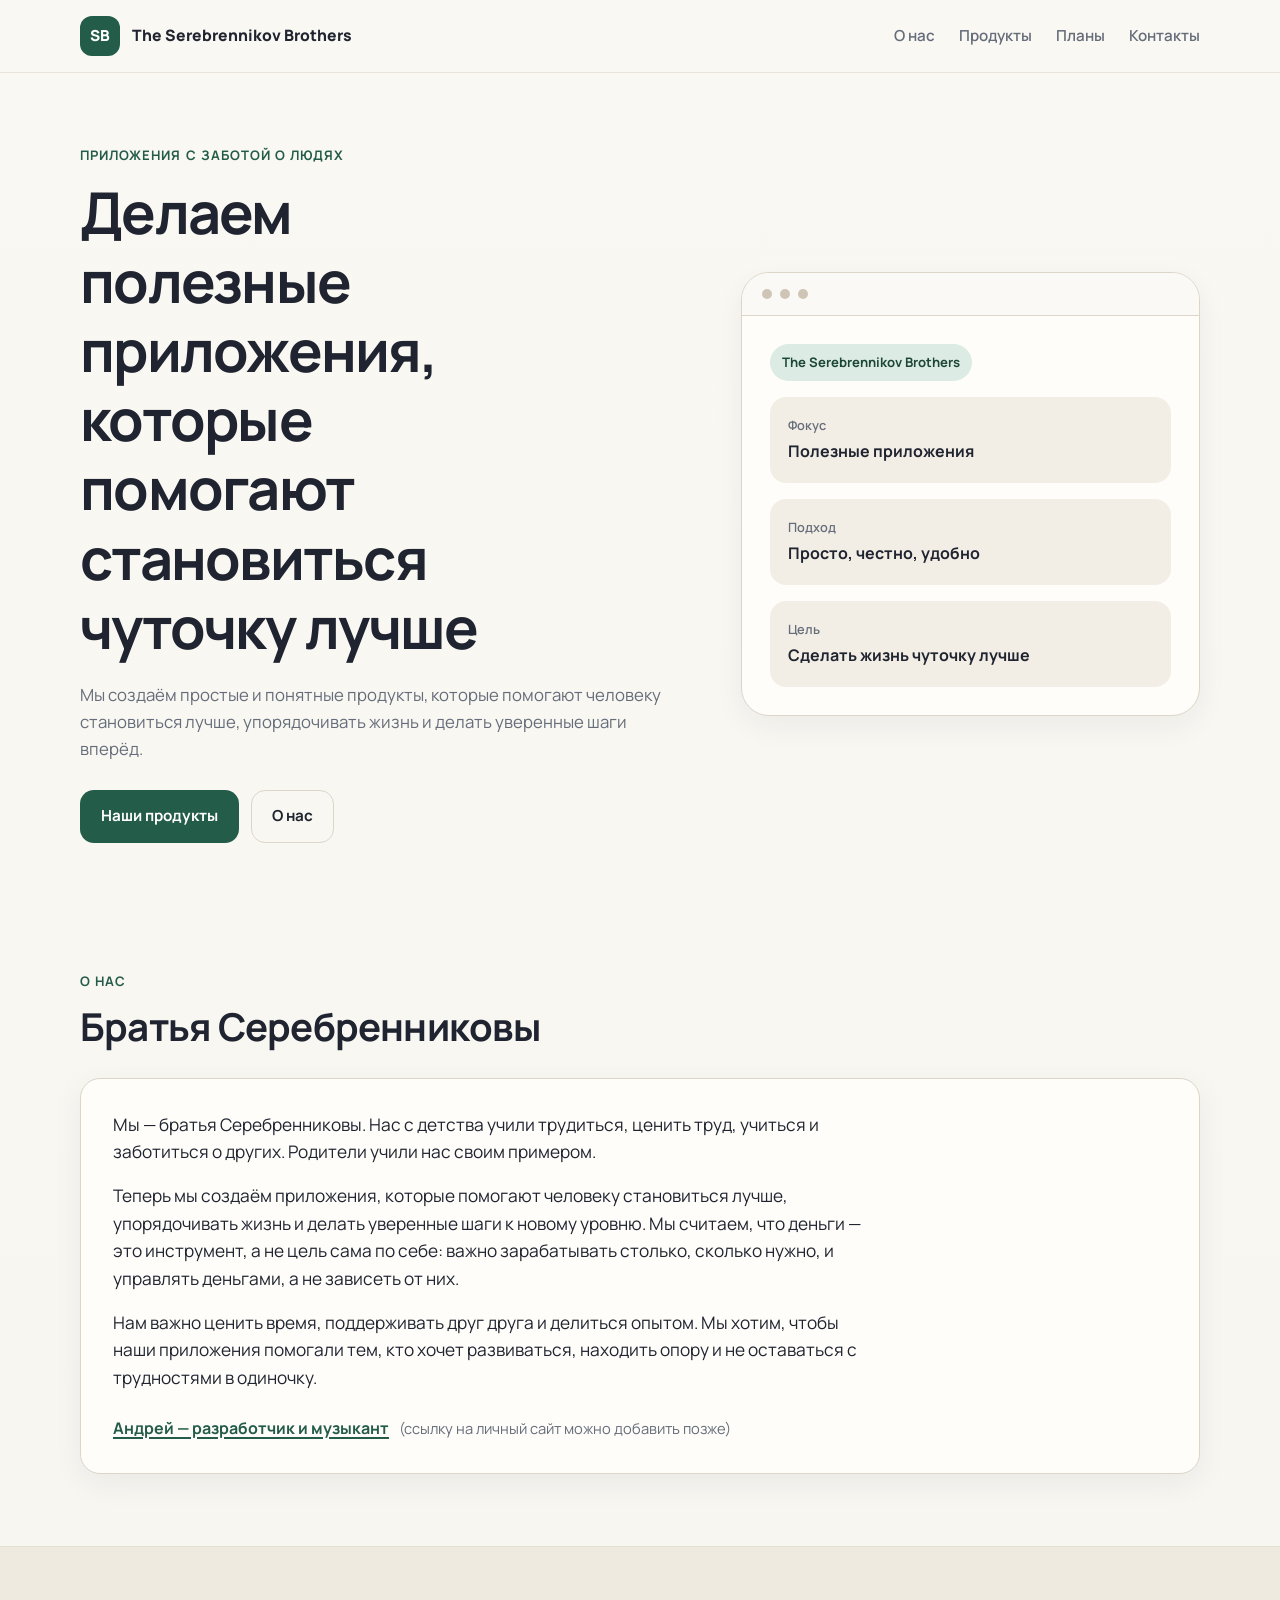
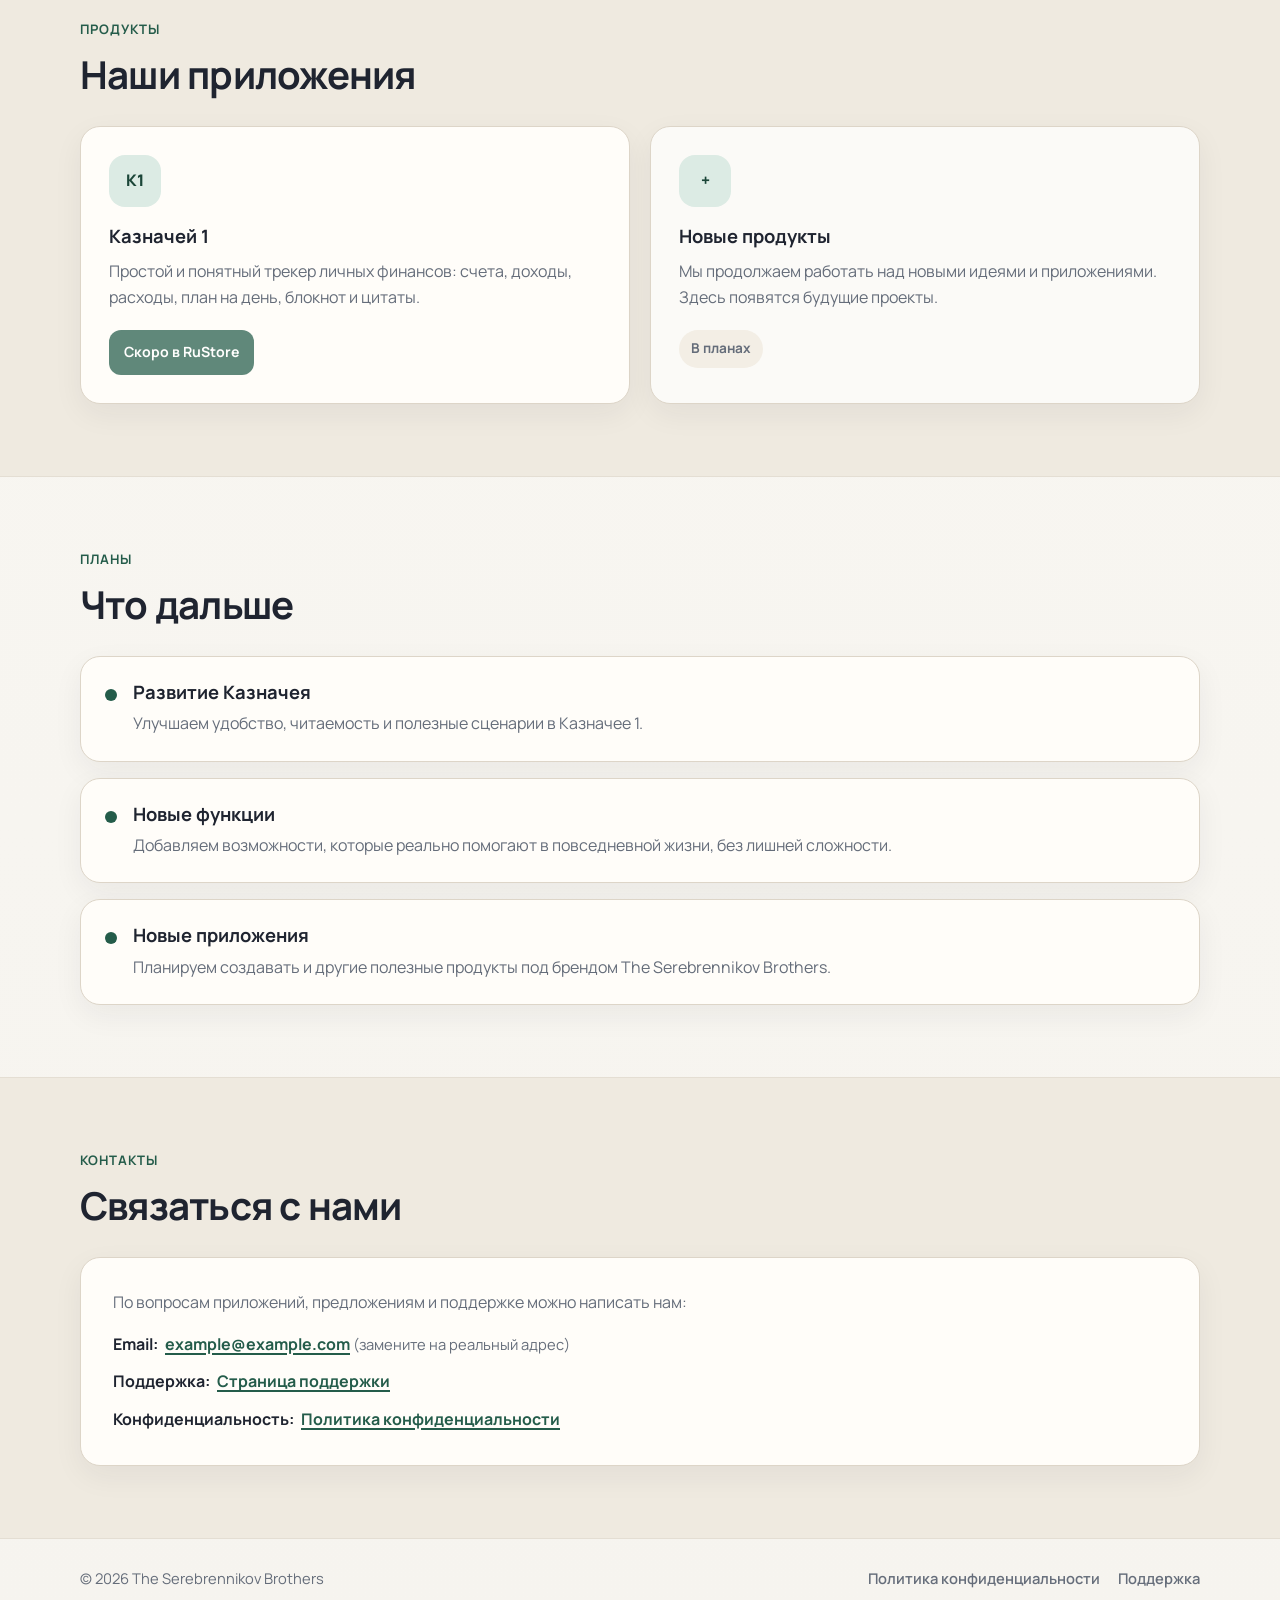
==== index.html @ 59914c5b "Initial Serebrennikov Brothers website" ====
<!DOCTYPE html>
<html lang="ru">
<head>
  <meta charset="UTF-8">
  <meta name="viewport" content="width=device-width, initial-scale=1.0">
  <title>The Serebrennikov Brothers</title>
  <meta name="description" content="Братья Серебренниковы — создаём приложения, которые помогают становиться чуточку лучше.">
  <link rel="preconnect" href="https://fonts.googleapis.com">
  <link rel="preconnect" href="https://fonts.gstatic.com" crossorigin>
  <link href="https://fonts.googleapis.com/css2?family=Manrope:wght@400;500;600;700;800&display=swap" rel="stylesheet">
  <link rel="stylesheet" href="assets/css/style.css">
</head>
<body>
  <header class="site-header">
    <div class="container nav">
      <a class="brand" href="#top" aria-label="The Serebrennikov Brothers">
        <span class="brand-mark">SB</span>
        <span class="brand-name">The Serebrennikov Brothers</span>
      </a>
      <button class="menu-btn" id="menuBtn" aria-label="Открыть меню" aria-expanded="false" aria-controls="siteNav">
        <span></span><span></span><span></span>
      </button>
      <nav class="site-nav" id="siteNav">
        <a href="#about">О нас</a>
        <a href="#products">Продукты</a>
        <a href="#plans">Планы</a>
        <a href="#contacts">Контакты</a>
      </nav>
    </div>
  </header>

  <main id="top">
    <section class="hero">
      <div class="container hero-grid">
        <div>
          <p class="eyebrow">Приложения с заботой о людях</p>
          <h1>Делаем полезные приложения,<br>которые помогают становиться чуточку лучше</h1>
          <p class="hero-text">Мы создаём простые и понятные продукты, которые помогают человеку становиться лучше, упорядочивать жизнь и делать уверенные шаги вперёд.</p>
          <div class="hero-actions">
            <a class="btn btn-primary" href="#products">Наши продукты</a>
            <a class="btn btn-ghost" href="#about">О нас</a>
          </div>
        </div>
        <div class="hero-card" aria-hidden="true">
          <div class="hero-card-top">
            <span class="dot"></span><span class="dot"></span><span class="dot"></span>
          </div>
          <div class="hero-card-body">
            <div class="mini-badge">The Serebrennikov Brothers</div>
            <div class="mini-stat">
              <span class="mini-stat-label">Фокус</span>
              <strong>Полезные приложения</strong>
            </div>
            <div class="mini-stat">
              <span class="mini-stat-label">Подход</span>
              <strong>Просто, честно, удобно</strong>
            </div>
            <div class="mini-stat">
              <span class="mini-stat-label">Цель</span>
              <strong>Сделать жизнь чуточку лучше</strong>
            </div>
          </div>
        </div>
      </div>
    </section>

    <section class="section" id="about">
      <div class="container">
        <div class="section-head">
          <p class="eyebrow">О нас</p>
          <h2>Братья Серебренниковы</h2>
        </div>
        <div class="about-card">
          <div class="about-text">
            <p>Мы — братья Серебренниковы. Нас с детства учили трудиться, ценить труд, учиться и заботиться о других. Родители учили нас своим примером.</p>
            <p>Теперь мы создаём приложения, которые помогают человеку становиться лучше, упорядочивать жизнь и делать уверенные шаги к новому уровню. Мы считаем, что деньги — это инструмент, а не цель сама по себе: важно зарабатывать столько, сколько нужно, и управлять деньгами, а не зависеть от них.</p>
            <p>Нам важно ценить время, поддерживать друг друга и делиться опытом. Мы хотим, чтобы наши приложения помогали тем, кто хочет развиваться, находить опору и не оставаться с трудностями в одиночку.</p>
          </div>
          <p class="about-link-row">
            <a class="text-link" href="#" id="andreySiteLink" title="Добавьте ссылку на личный сайт Андрея">Андрей — разработчик и музыкант</a>
            <span class="muted">(ссылку на личный сайт можно добавить позже)</span>
          </p>
        </div>
      </div>
    </section>

    <section class="section section-alt" id="products">
      <div class="container">
        <div class="section-head">
          <p class="eyebrow">Продукты</p>
          <h2>Наши приложения</h2>
        </div>
        <div class="cards">
          <article class="card">
            <div class="card-icon">К1</div>
            <h3>Казначей 1</h3>
            <p>Простой и понятный трекер личных финансов: счета, доходы, расходы, план на день, блокнот и цитаты.</p>
            <div class="card-actions">
              <a class="btn btn-small btn-primary" href="#" aria-disabled="true">Скоро в RuStore</a>
            </div>
          </article>
          <article class="card card-muted">
            <div class="card-icon">+</div>
            <h3>Новые продукты</h3>
            <p>Мы продолжаем работать над новыми идеями и приложениями. Здесь появятся будущие проекты.</p>
            <div class="card-actions">
              <span class="pill">В планах</span>
            </div>
          </article>
        </div>
      </div>
    </section>

    <section class="section" id="plans">
      <div class="container">
        <div class="section-head">
          <p class="eyebrow">Планы</p>
          <h2>Что дальше</h2>
        </div>
        <div class="plans">
          <div class="plan-item"><span class="plan-dot"></span><div><h3>Развитие Казначея</h3><p>Улучшаем удобство, читаемость и полезные сценарии в Казначее 1.</p></div></div>
          <div class="plan-item"><span class="plan-dot"></span><div><h3>Новые функции</h3><p>Добавляем возможности, которые реально помогают в повседневной жизни, без лишней сложности.</p></div></div>
          <div class="plan-item"><span class="plan-dot"></span><div><h3>Новые приложения</h3><p>Планируем создавать и другие полезные продукты под брендом The Serebrennikov Brothers.</p></div></div>
        </div>
      </div>
    </section>

    <section class="section section-alt" id="contacts">
      <div class="container">
        <div class="section-head">
          <p class="eyebrow">Контакты</p>
          <h2>Связаться с нами</h2>
        </div>
        <div class="contact-card">
          <p>По вопросам приложений, предложениям и поддержке можно написать нам:</p>
          <ul class="contact-list">
            <li><span class="contact-label">Email:</span> <a class="text-link" href="mailto:example@example.com">example@example.com</a> <span class="muted">(замените на реальный адрес)</span></li>
            <li><span class="contact-label">Поддержка:</span> <a class="text-link" href="support.html">Страница поддержки</a></li>
            <li><span class="contact-label">Конфиденциальность:</span> <a class="text-link" href="privacy.html">Политика конфиденциальности</a></li>
          </ul>
        </div>
      </div>
    </section>
  </main>

  <footer class="site-footer">
    <div class="container footer-inner">
      <div>© <span id="year"></span> The Serebrennikov Brothers</div>
      <div class="footer-links">
        <a href="privacy.html">Политика конфиденциальности</a>
        <a href="support.html">Поддержка</a>
      </div>
    </div>
  </footer>

  <script src="assets/js/main.js"></script>
</body>
</html>
---- assets/css/style.css ----
:root {
  --bg: #f6f4ef;
  --bg-alt: #efeae0;
  --surface: #fffdf9;
  --surface-2: #f3eee5;
  --text: #1f2430;
  --muted: #656d7a;
  --line: #ddd5c8;
  --accent: #245c4a;
  --accent-dark: #1b4638;
  --accent-soft: #dcebe4;
  --shadow: 0 10px 30px rgba(31, 36, 48, 0.06);
  --radius: 20px;
  --container: 1120px;
}

*, *::before, *::after { box-sizing: border-box; }
html { scroll-behavior: smooth; }
body {
  margin: 0;
  font-family: "Manrope", system-ui, -apple-system, sans-serif;
  color: var(--text);
  background: linear-gradient(180deg, #faf8f3 0%, var(--bg) 100%);
  line-height: 1.6;
}
img { max-width: 100%; display: block; }
a { color: inherit; }
.container { width: min(calc(100% - 32px), var(--container)); margin-inline: auto; }

.site-header {
  position: sticky; top: 0; z-index: 20;
  backdrop-filter: blur(14px);
  background: rgba(250, 248, 243, 0.88);
  border-bottom: 1px solid rgba(221, 213, 200, 0.6);
}
.nav { display: flex; align-items: center; justify-content: space-between; gap: 16px; min-height: 72px; }
.brand { display: inline-flex; align-items: center; gap: 12px; text-decoration: none; font-weight: 800; }
.brand-mark {
  width: 40px; height: 40px; border-radius: 12px; display: grid; place-items: center;
  background: var(--accent); color: #fff; font-size: 0.95rem; letter-spacing: 0.03em;
}
.brand-name { font-size: 0.98rem; }
.site-nav { display: flex; align-items: center; gap: 24px; }
.site-nav a { text-decoration: none; color: var(--muted); font-weight: 600; font-size: 0.95rem; }
.site-nav a:hover, .text-link:hover { color: var(--accent); }
.menu-btn {
  display: none; width: 44px; height: 44px; border: 1px solid var(--line); background: var(--surface);
  border-radius: 12px; padding: 10px; cursor: pointer; flex-direction: column; justify-content: center; gap: 5px;
}
.menu-btn span { display: block; height: 2px; background: var(--text); border-radius: 2px; }

.hero { padding: 72px 0 56px; }
.hero-grid { display: grid; grid-template-columns: 1.15fr 0.85fr; gap: 40px; align-items: center; }
.eyebrow {
  margin: 0 0 12px; color: var(--accent); font-weight: 700; font-size: 0.82rem;
  letter-spacing: 0.08em; text-transform: uppercase;
}
h1, h2, h3 { line-height: 1.2; margin: 0; }
h1 { font-size: clamp(2rem, 5vw, 3.6rem); letter-spacing: -0.03em; max-width: 12ch; }
h2 { font-size: clamp(1.7rem, 3vw, 2.5rem); letter-spacing: -0.02em; }
h3 { font-size: 1.15rem; }
.hero-text { max-width: 60ch; color: var(--muted); font-size: 1.05rem; margin: 20px 0 0; }
.hero-actions { display: flex; gap: 12px; margin-top: 28px; flex-wrap: wrap; }
.btn {
  display: inline-flex; align-items: center; justify-content: center; gap: 8px;
  padding: 13px 20px; border-radius: 14px; text-decoration: none; font-weight: 700; font-size: 0.95rem;
  border: 1px solid transparent; transition: 0.2s ease; cursor: pointer;
}
.btn:hover { transform: translateY(-1px); }
.btn-primary { background: var(--accent); color: #fff; }
.btn-primary:hover { background: var(--accent-dark); }
.btn-ghost { background: transparent; color: var(--text); border-color: var(--line); }
.btn-ghost:hover { background: var(--surface); }
.btn-small { padding: 10px 14px; font-size: 0.88rem; border-radius: 12px; }
.btn[aria-disabled="true"] { opacity: 0.72; pointer-events: none; }

.hero-card {
  background: var(--surface); border: 1px solid var(--line); border-radius: 28px;
  box-shadow: var(--shadow); overflow: hidden;
}
.hero-card-top { padding: 16px 20px; border-bottom: 1px solid var(--line); display: flex; gap: 8px; background: #fbf9f5; }
.dot { width: 10px; height: 10px; border-radius: 50%; background: #cfc5b6; }
.hero-card-body { padding: 28px; display: grid; gap: 16px; }
.mini-badge {
  display: inline-flex; width: fit-content; padding: 8px 12px; border-radius: 999px;
  background: var(--accent-soft); color: var(--accent-dark); font-weight: 700; font-size: 0.82rem;
}
.mini-stat { padding: 18px; border-radius: 16px; background: var(--surface-2); }
.mini-stat-label { display: block; font-size: 0.8rem; color: var(--muted); margin-bottom: 4px; font-weight: 600; }
.mini-stat strong { font-size: 1rem; }

.section { padding: 72px 0; }
.section-alt { background: var(--bg-alt); border-top: 1px solid rgba(221,213,200,0.55); border-bottom: 1px solid rgba(221,213,200,0.55); }
.section-head { margin-bottom: 28px; }
.about-card, .contact-card, .card, .plan-item {
  background: var(--surface); border: 1px solid var(--line); border-radius: var(--radius); box-shadow: var(--shadow);
}
.about-card { padding: 32px; }
.about-text { font-size: 1.08rem; max-width: 68ch; display: grid; gap: 16px; }
.about-text p { margin: 0; }
.about-link-row { margin: 24px 0 0; color: var(--muted); display: flex; gap: 10px; flex-wrap: wrap; align-items: baseline; }
.text-link { color: var(--accent); font-weight: 700; text-decoration-thickness: 1.5px; text-underline-offset: 3px; }
.muted { color: var(--muted); font-size: 0.92rem; }

.cards { display: grid; grid-template-columns: repeat(auto-fit, minmax(280px, 1fr)); gap: 20px; }
.card { padding: 28px; }
.card-muted { background: #fbfaf7; }
.card-icon {
  width: 52px; height: 52px; border-radius: 16px; display: grid; place-items: center;
  background: var(--accent-soft); color: var(--accent-dark); font-weight: 800; margin-bottom: 18px;
}
.card p { color: var(--muted); margin: 12px 0 0; }
.card-actions { margin-top: 20px; }
.pill {
  display: inline-flex; padding: 8px 12px; border-radius: 999px; background: var(--surface-2);
  color: var(--muted); font-size: 0.85rem; font-weight: 700;
}

.plans { display: grid; gap: 16px; }
.plan-item { padding: 24px; display: flex; gap: 16px; align-items: flex-start; }
.plan-dot { width: 12px; height: 12px; border-radius: 50%; background: var(--accent); margin-top: 8px; flex: 0 0 auto; }
.plan-item p { margin: 8px 0 0; color: var(--muted); }

.contact-card { padding: 32px; }
.contact-card p { margin: 0 0 16px; color: var(--muted); }
.contact-list { list-style: none; padding: 0; margin: 0; display: grid; gap: 12px; }
.contact-label { font-weight: 700; color: var(--text); margin-right: 4px; }

.site-footer { padding: 28px 0 40px; color: var(--muted); font-size: 0.92rem; }
.footer-inner { display: flex; justify-content: space-between; gap: 16px; align-items: center; flex-wrap: wrap; }
.footer-links { display: flex; gap: 18px; flex-wrap: wrap; }
.footer-links a { color: var(--muted); text-decoration: none; font-weight: 600; }
.footer-links a:hover { color: var(--accent); }

.page-hero { padding: 64px 0 32px; }
.page-card { background: var(--surface); border: 1px solid var(--line); border-radius: var(--radius); box-shadow: var(--shadow); padding: 32px; }
.page-card p, .page-card li { color: var(--muted); }
.page-card h2 { font-size: 1.35rem; margin-top: 28px; margin-bottom: 10px; }
.page-card ul { padding-left: 20px; }

@media (max-width: 900px) {
  .hero-grid, .cards { grid-template-columns: 1fr; }
  h1 { max-width: 14ch; }
}
@media (max-width: 720px) {
  .menu-btn { display: inline-flex; }
  .site-nav {
    display: none; position: absolute; top: calc(100% + 8px); left: 16px; right: 16px;
    flex-direction: column; align-items: stretch; gap: 0; padding: 8px;
    background: var(--surface); border: 1px solid var(--line); border-radius: 16px; box-shadow: var(--shadow);
  }
  .site-nav.open { display: flex; }
  .site-nav a { padding: 12px; border-radius: 10px; }
  .site-nav a:hover { background: var(--surface-2); }
  .hero { padding-top: 56px; }
  .section { padding: 56px 0; }
  .about-card, .contact-card, .page-card { padding: 24px; }
  .about-text { font-size: 1.05rem; }
}
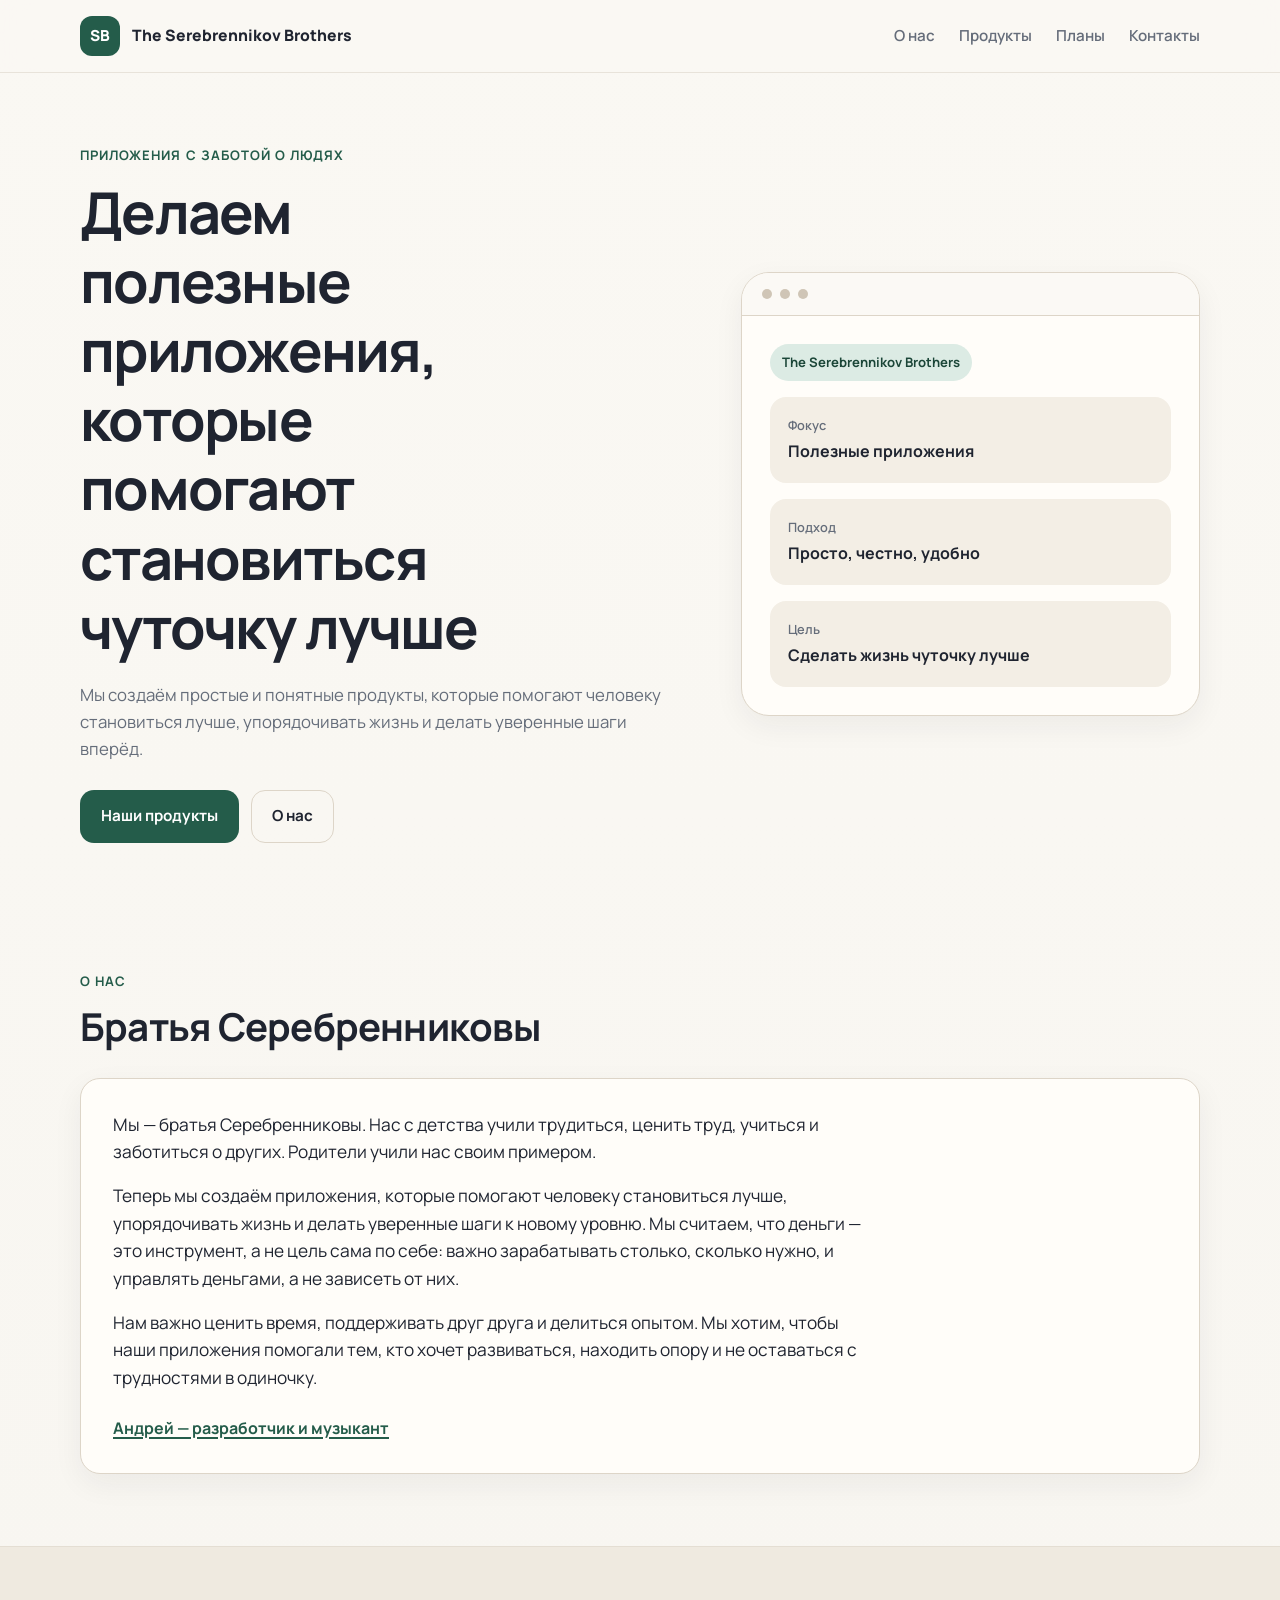
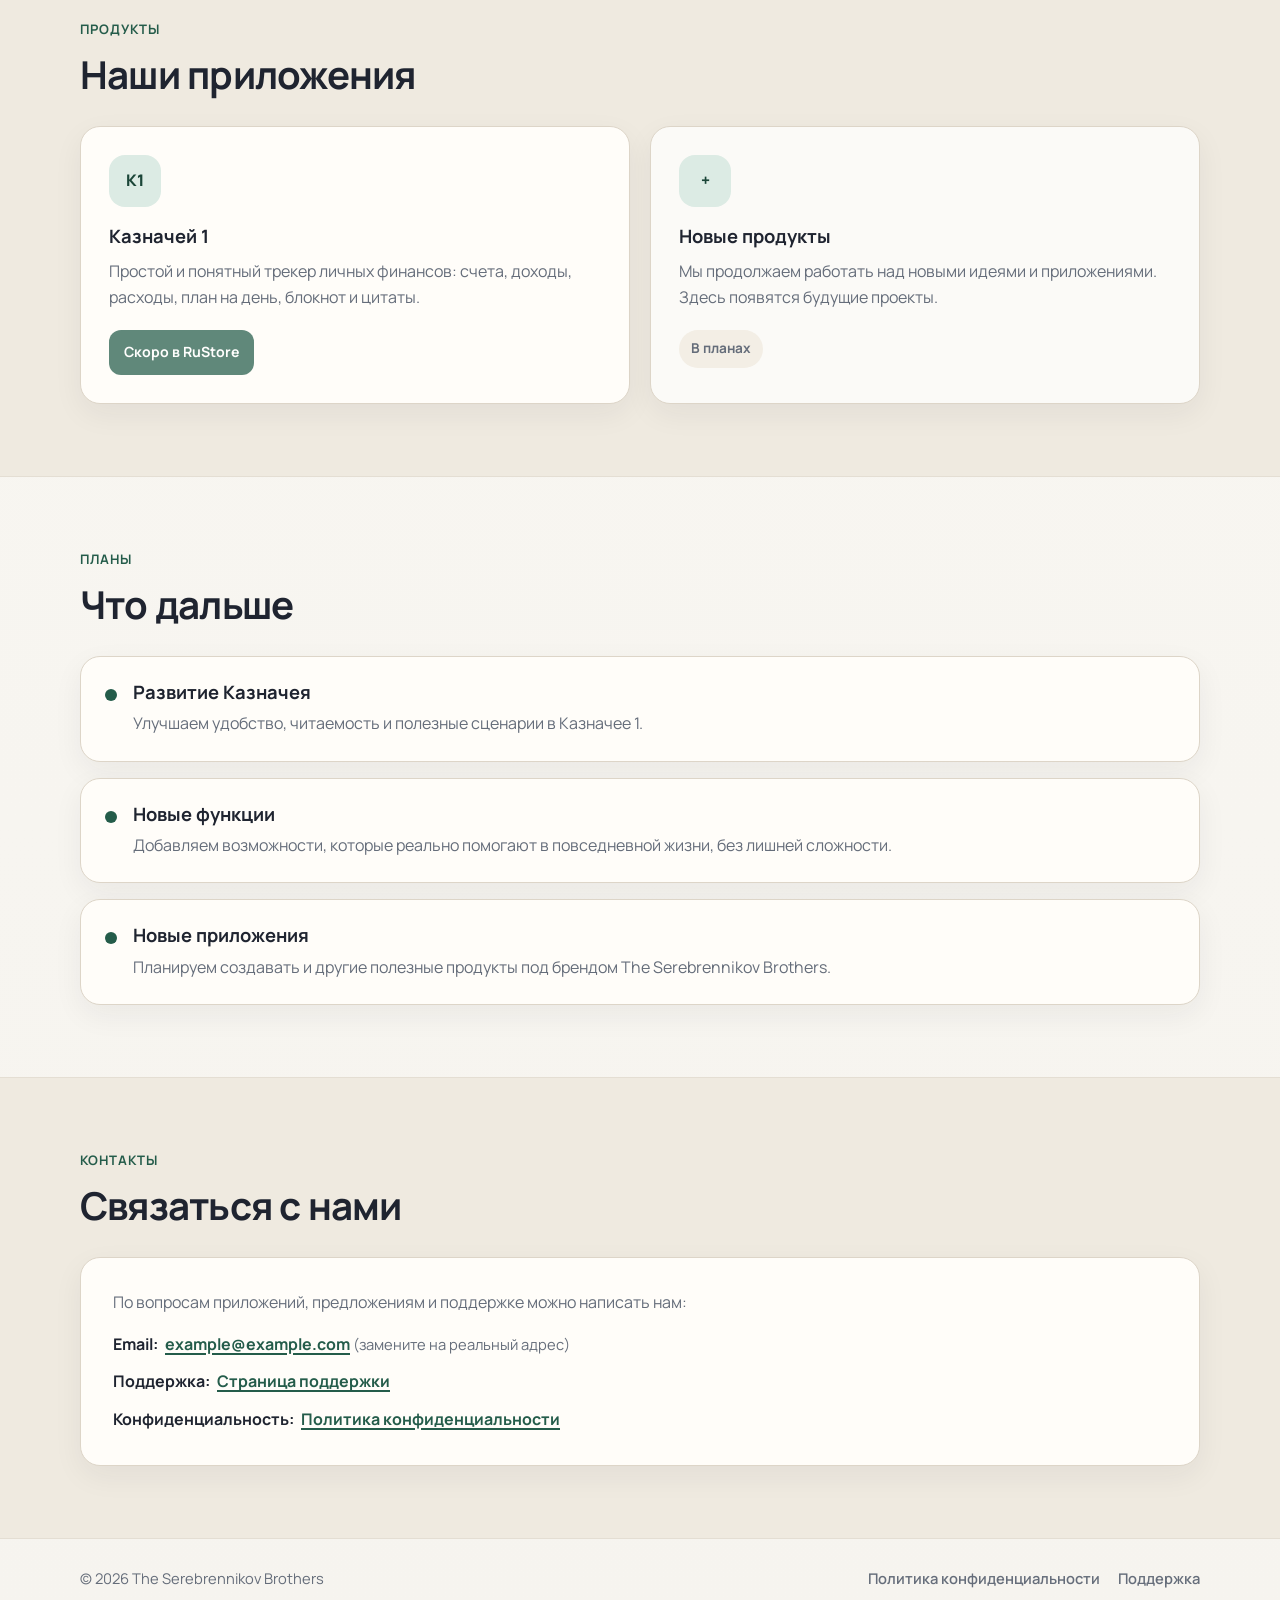
==== commit 5cdde2ce: "Add Andrey personal site link in About section" ====
--- a/index.html
+++ b/index.html
@@ -77,8 +77,7 @@
             <p>Нам важно ценить время, поддерживать друг друга и делиться опытом. Мы хотим, чтобы наши приложения помогали тем, кто хочет развиваться, находить опору и не оставаться с трудностями в одиночку.</p>
           </div>
           <p class="about-link-row">
-            <a class="text-link" href="#" id="andreySiteLink" title="Добавьте ссылку на личный сайт Андрея">Андрей — разработчик и музыкант</a>
-            <span class="muted">(ссылку на личный сайт можно добавить позже)</span>
+            <a class="text-link" href="https://andreyserebrennikov8155.github.io/andreyserebrennikov-site/" target="_blank" rel="noopener">Андрей — разработчик и музыкант</a>
           </p>
         </div>
       </div>
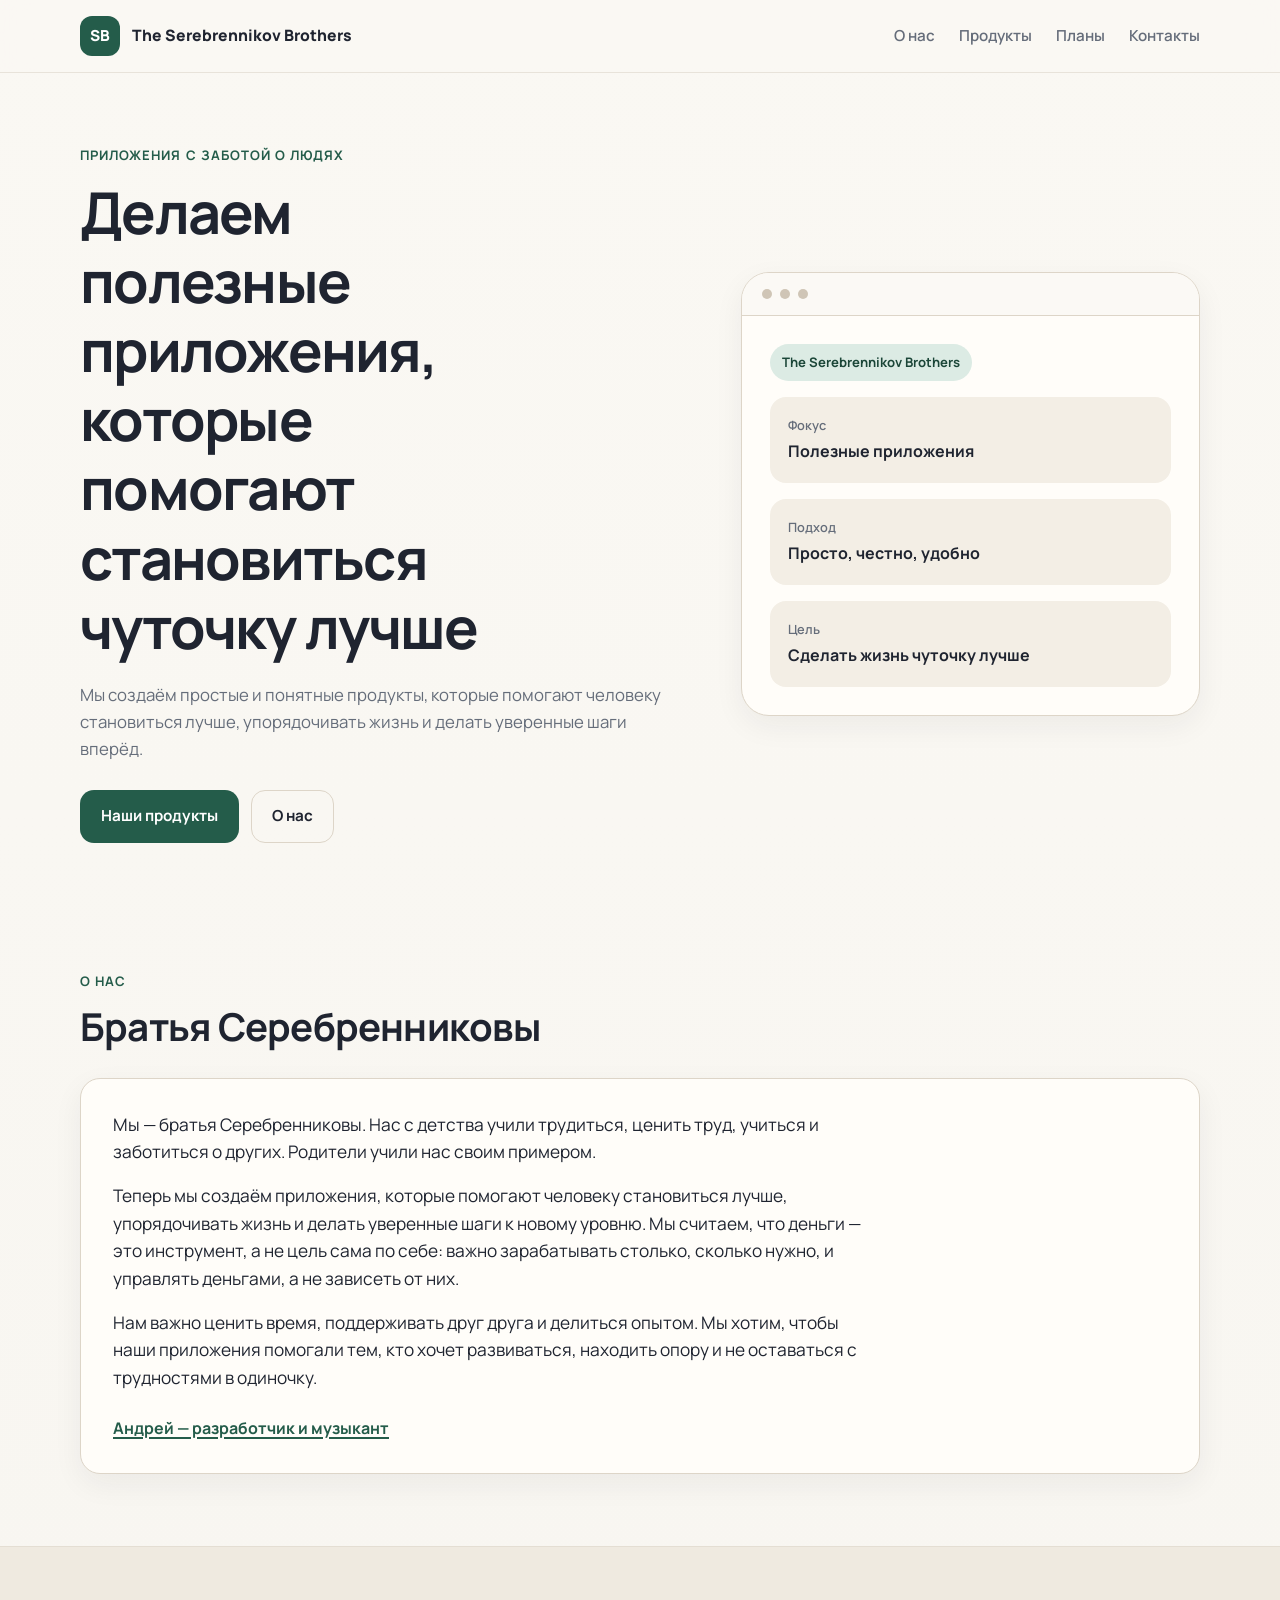
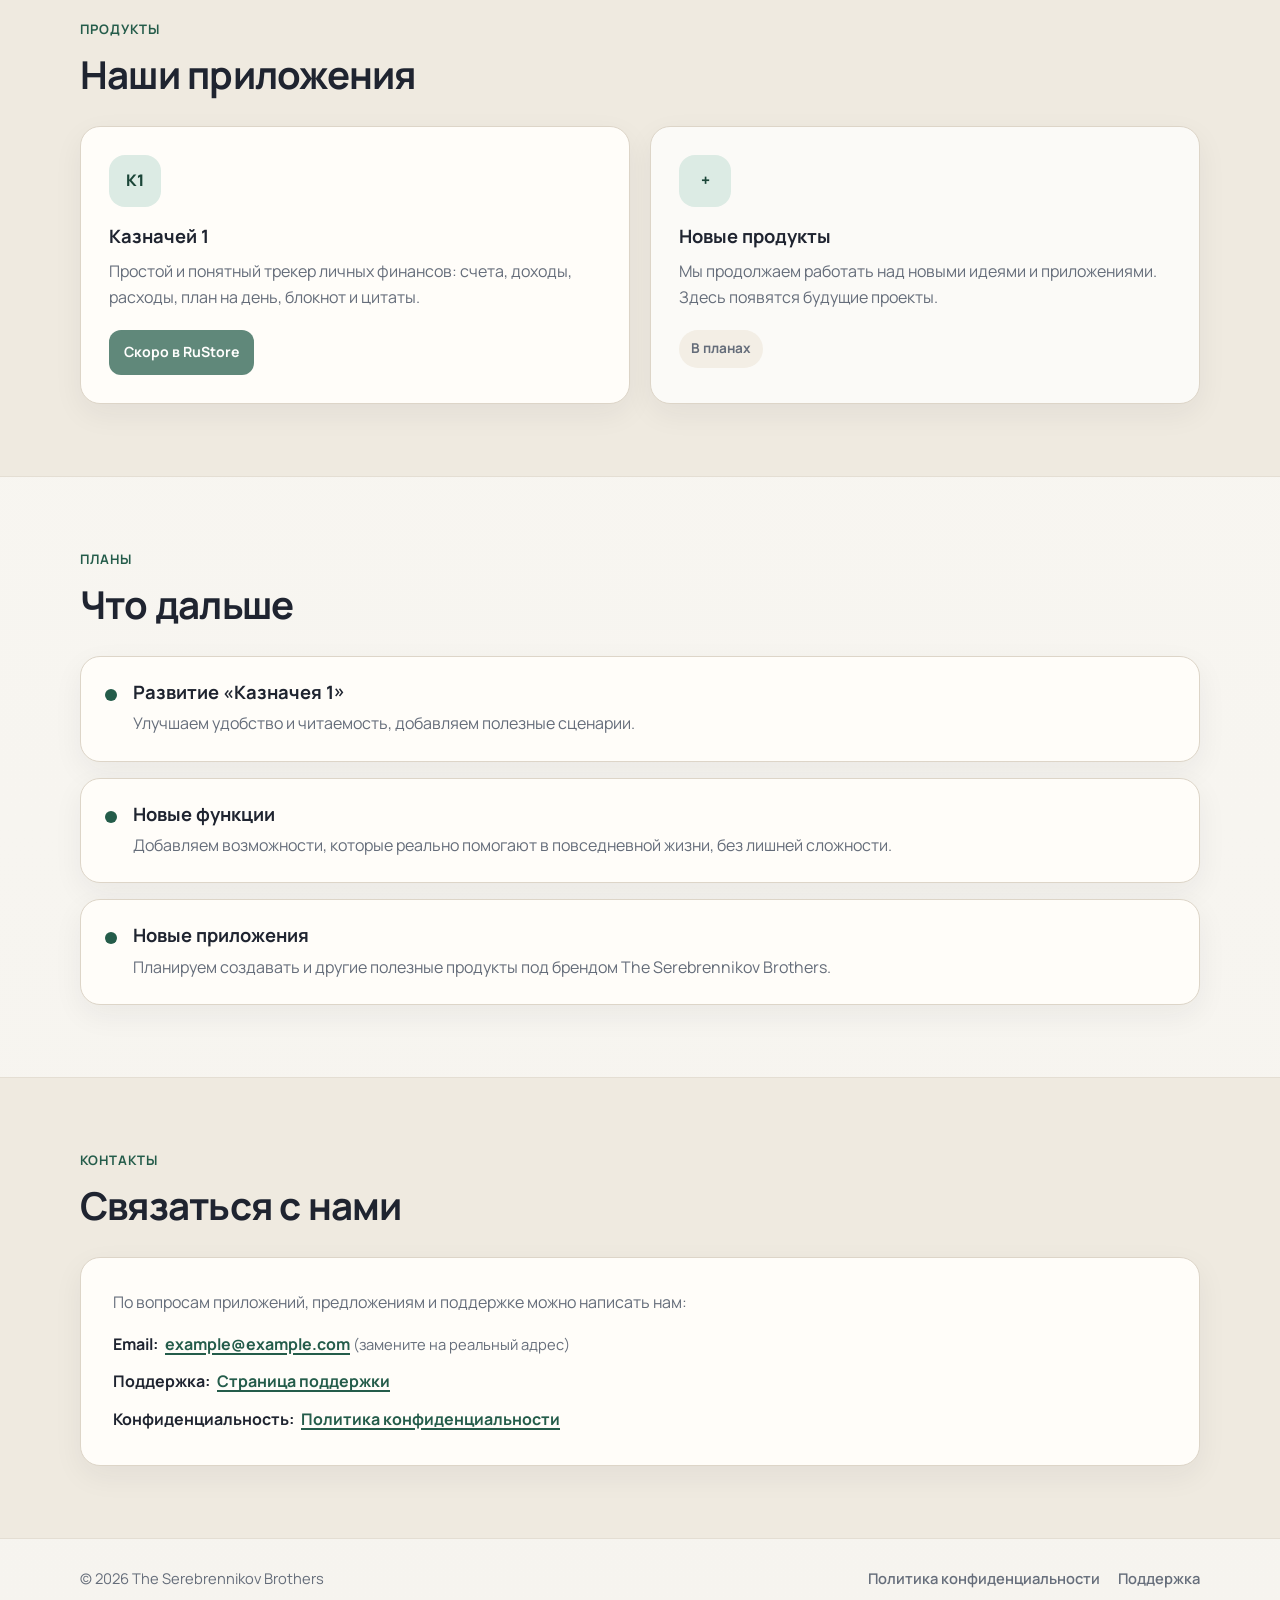
==== commit a024a572: "Fix wording in Kaznachey 1 development plan" ====
--- a/index.html
+++ b/index.html
@@ -117,7 +117,7 @@
           <h2>Что дальше</h2>
         </div>
         <div class="plans">
-          <div class="plan-item"><span class="plan-dot"></span><div><h3>Развитие Казначея</h3><p>Улучшаем удобство, читаемость и полезные сценарии в Казначее 1.</p></div></div>
+          <div class="plan-item"><span class="plan-dot"></span><div><h3>Развитие «Казначея 1»</h3><p>Улучшаем удобство и читаемость, добавляем полезные сценарии.</p></div></div>
           <div class="plan-item"><span class="plan-dot"></span><div><h3>Новые функции</h3><p>Добавляем возможности, которые реально помогают в повседневной жизни, без лишней сложности.</p></div></div>
           <div class="plan-item"><span class="plan-dot"></span><div><h3>Новые приложения</h3><p>Планируем создавать и другие полезные продукты под брендом The Serebrennikov Brothers.</p></div></div>
         </div>
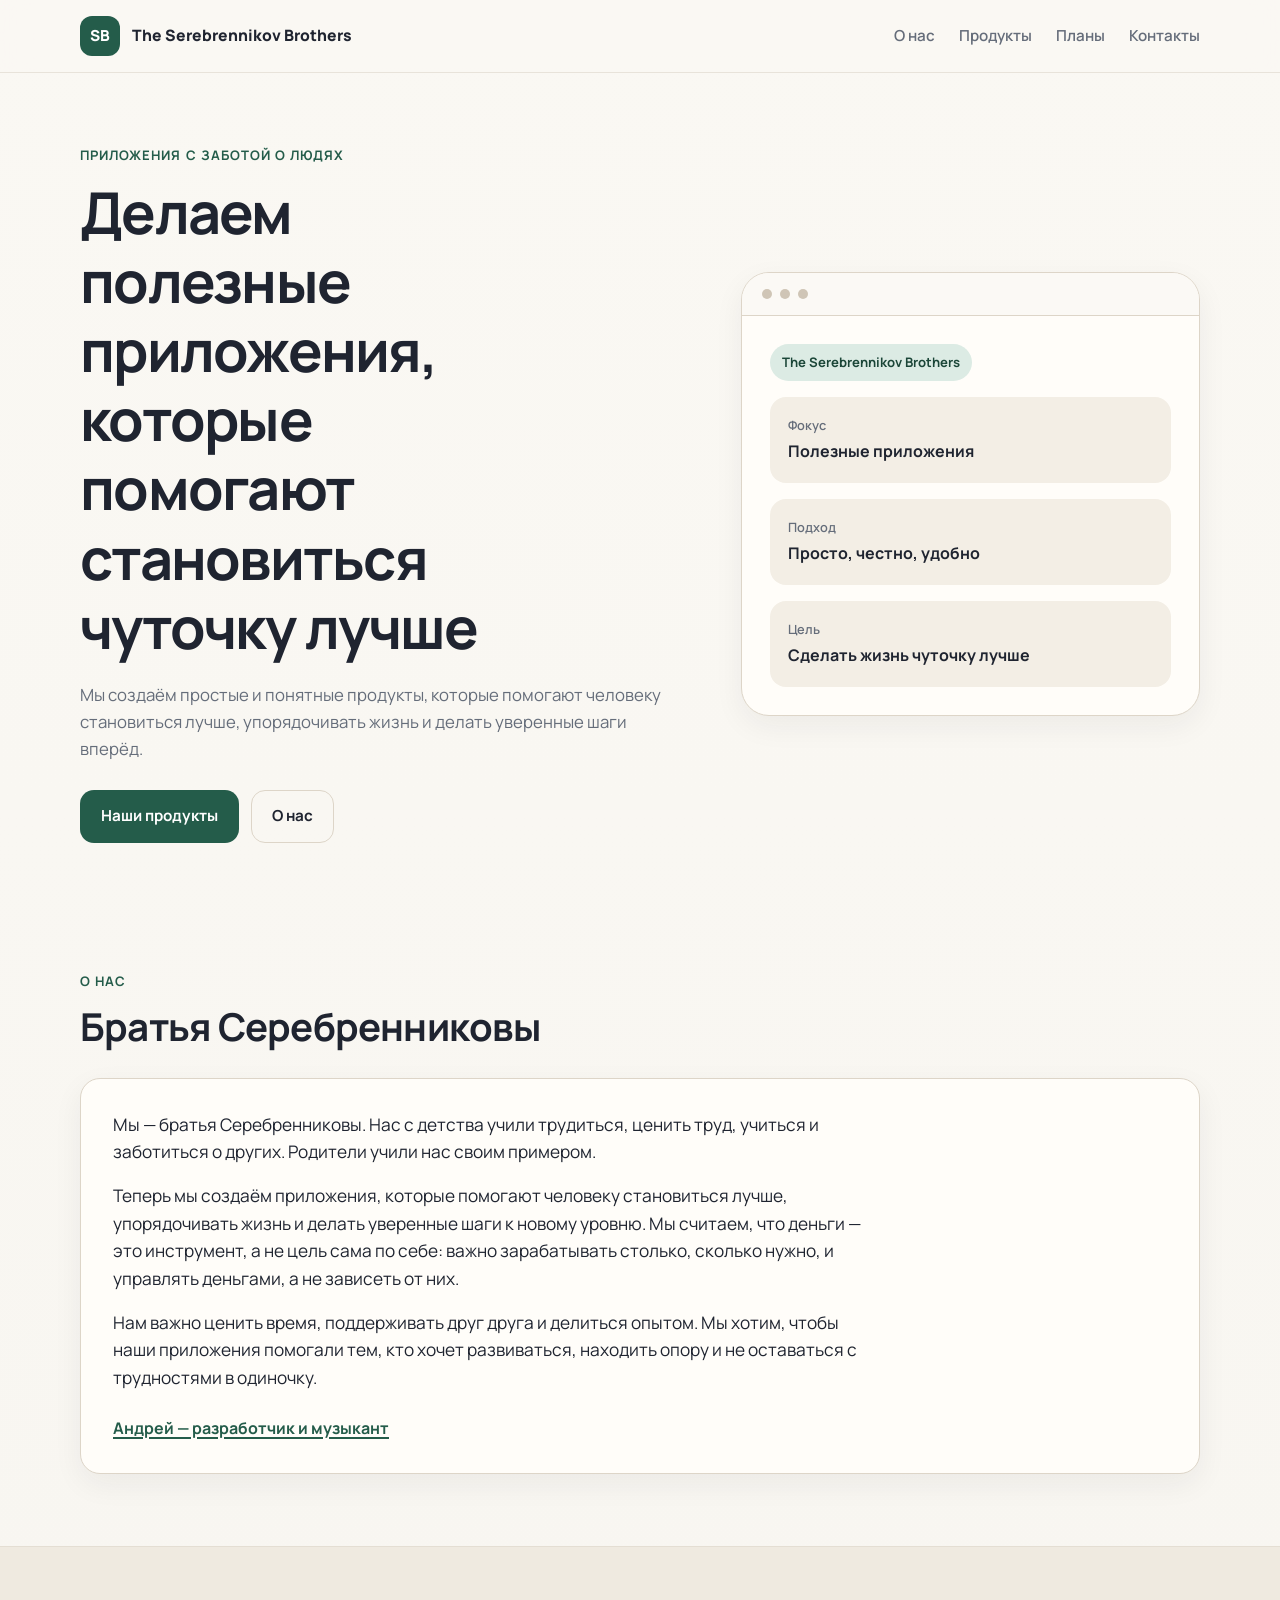
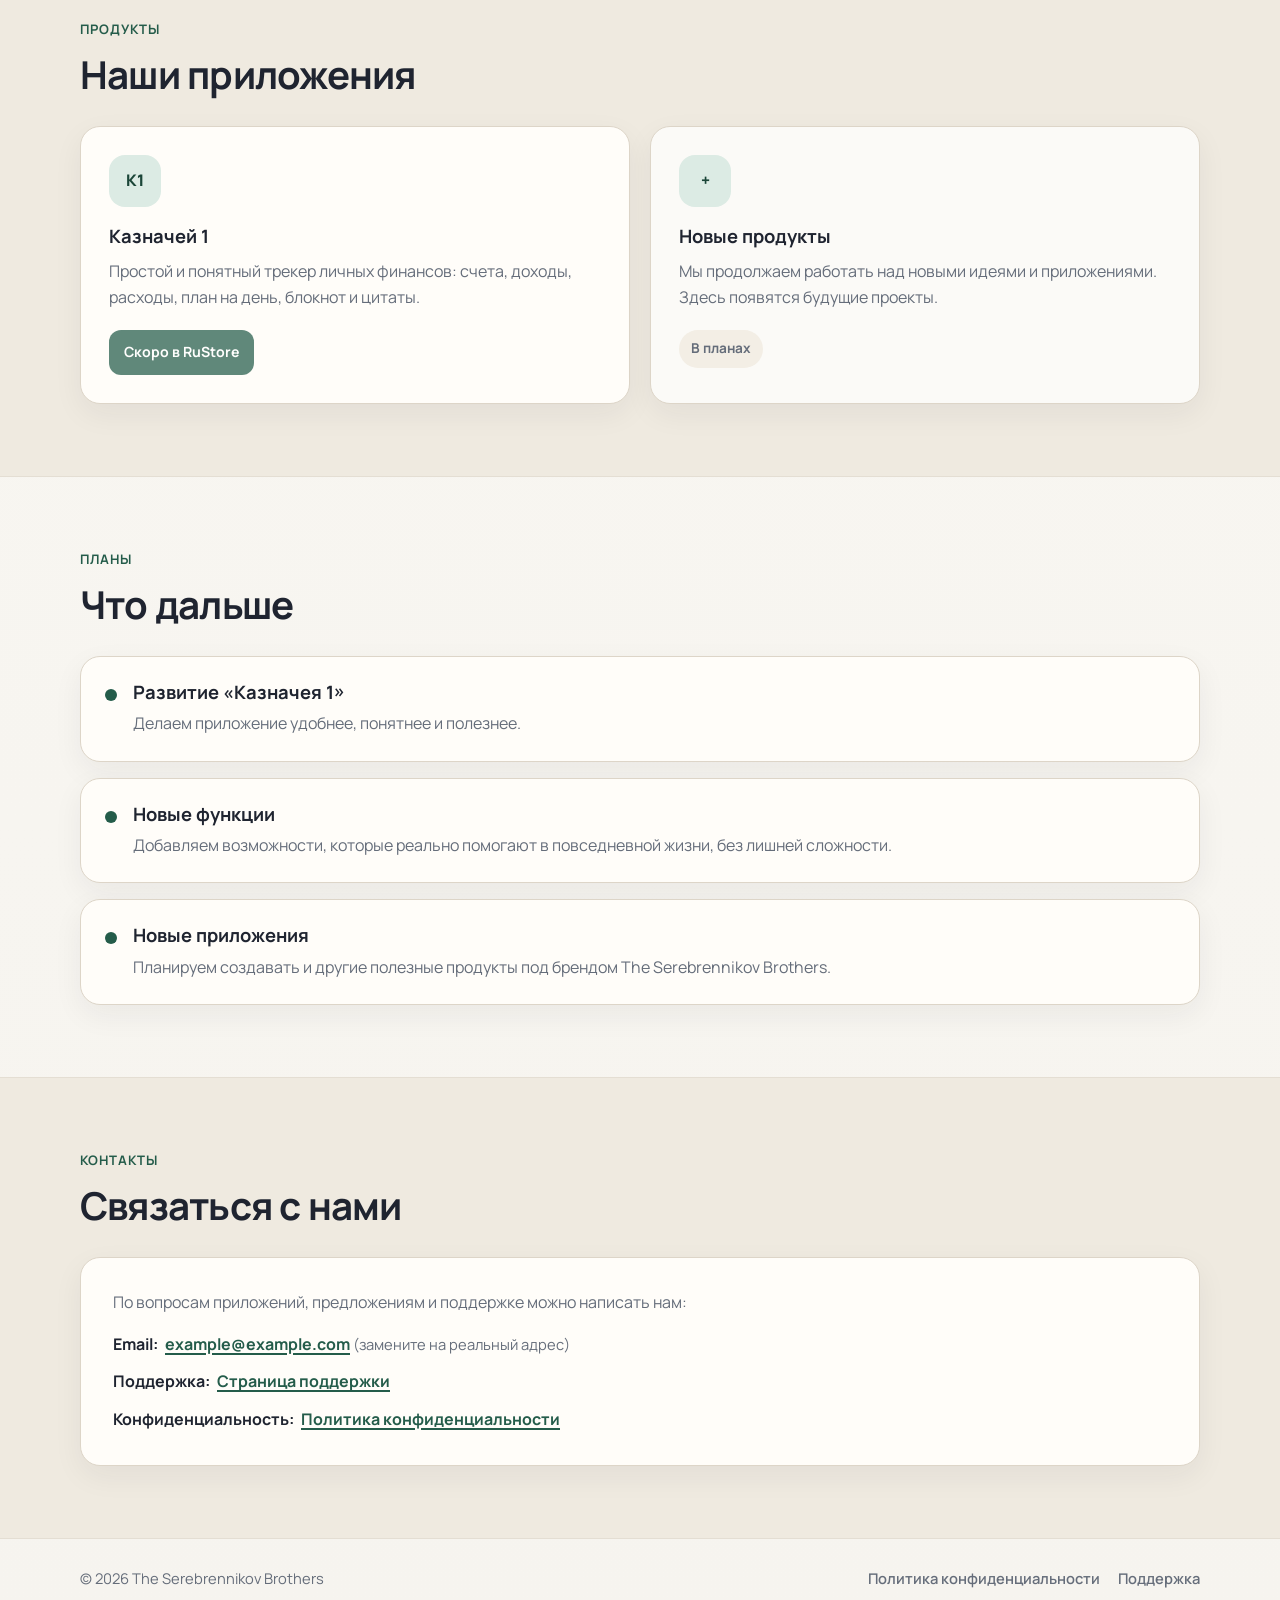
==== commit 1a1f4d1b: "Update Kaznachey 1 plan wording" ====
--- a/index.html
+++ b/index.html
@@ -117,7 +117,7 @@
           <h2>Что дальше</h2>
         </div>
         <div class="plans">
-          <div class="plan-item"><span class="plan-dot"></span><div><h3>Развитие «Казначея 1»</h3><p>Улучшаем удобство и читаемость, добавляем полезные сценарии.</p></div></div>
+          <div class="plan-item"><span class="plan-dot"></span><div><h3>Развитие «Казначея 1»</h3><p>Делаем приложение удобнее, понятнее и полезнее.</p></div></div>
           <div class="plan-item"><span class="plan-dot"></span><div><h3>Новые функции</h3><p>Добавляем возможности, которые реально помогают в повседневной жизни, без лишней сложности.</p></div></div>
           <div class="plan-item"><span class="plan-dot"></span><div><h3>Новые приложения</h3><p>Планируем создавать и другие полезные продукты под брендом The Serebrennikov Brothers.</p></div></div>
         </div>
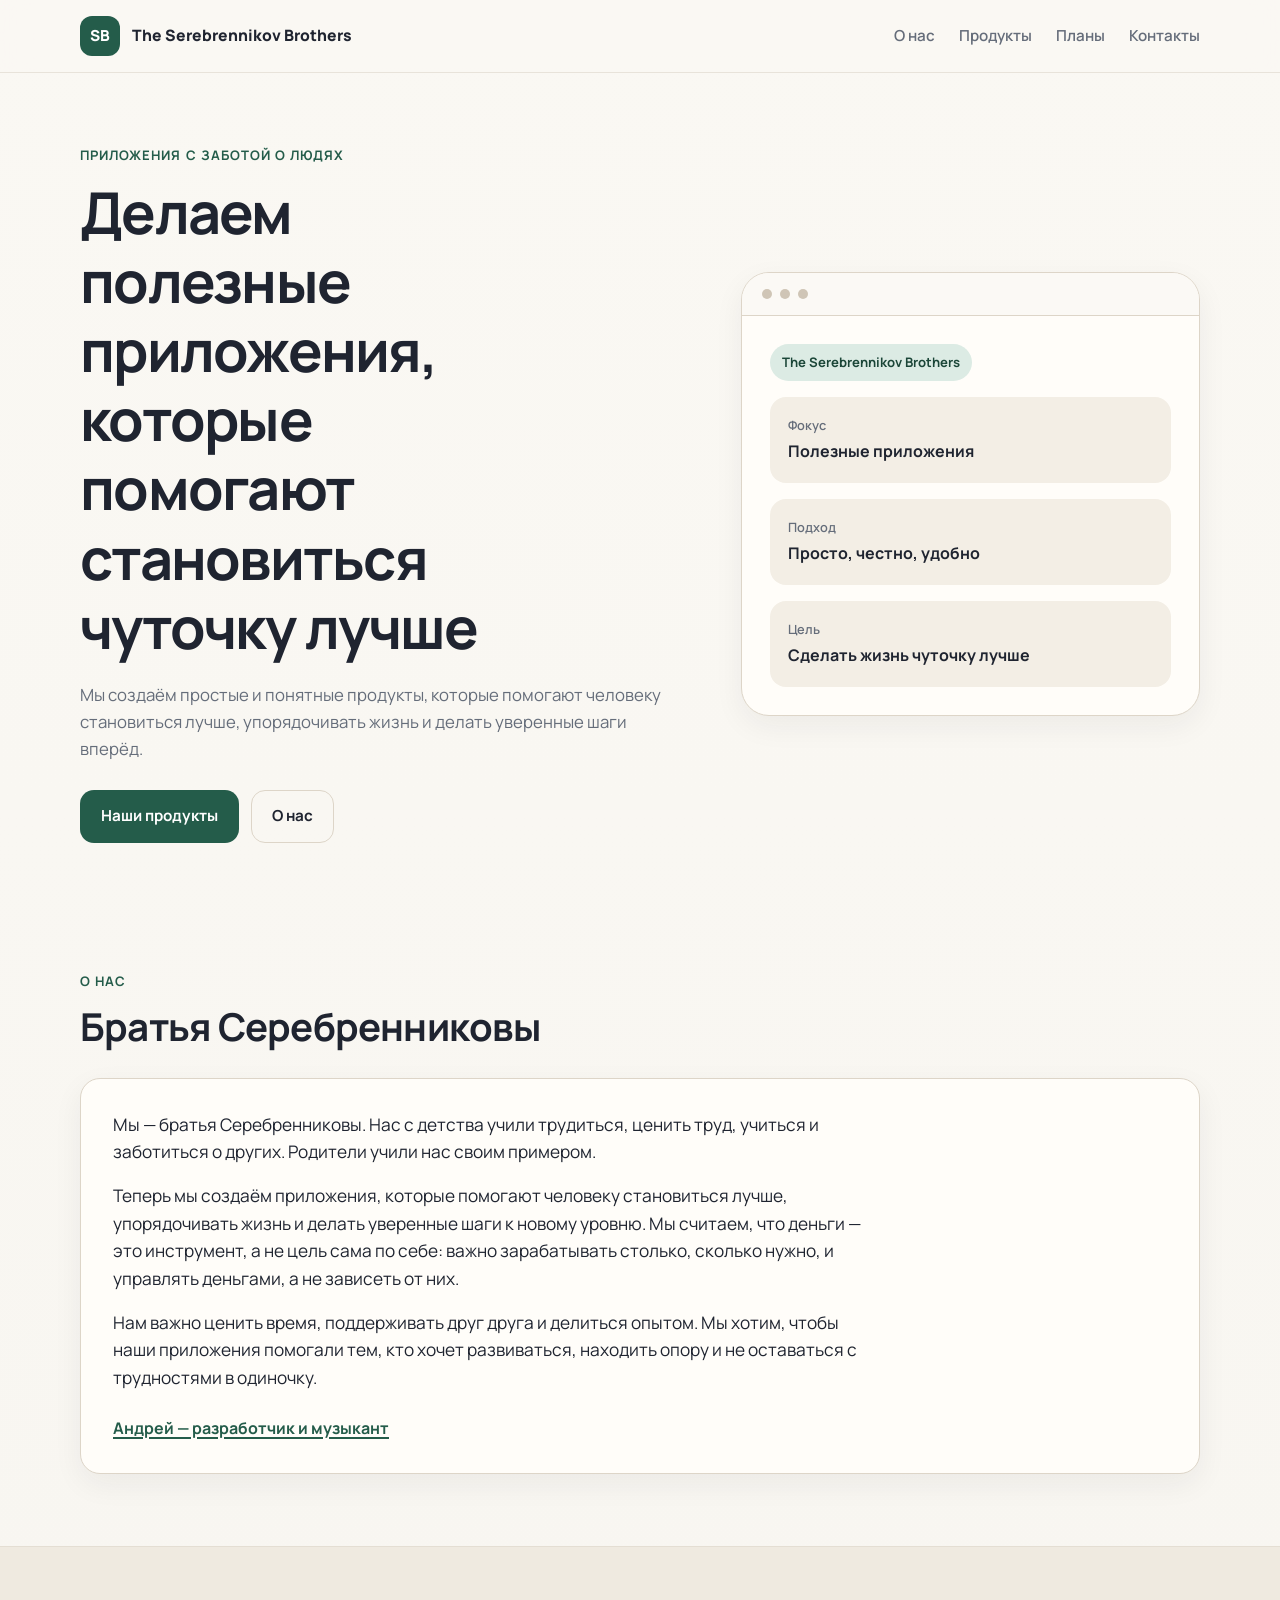
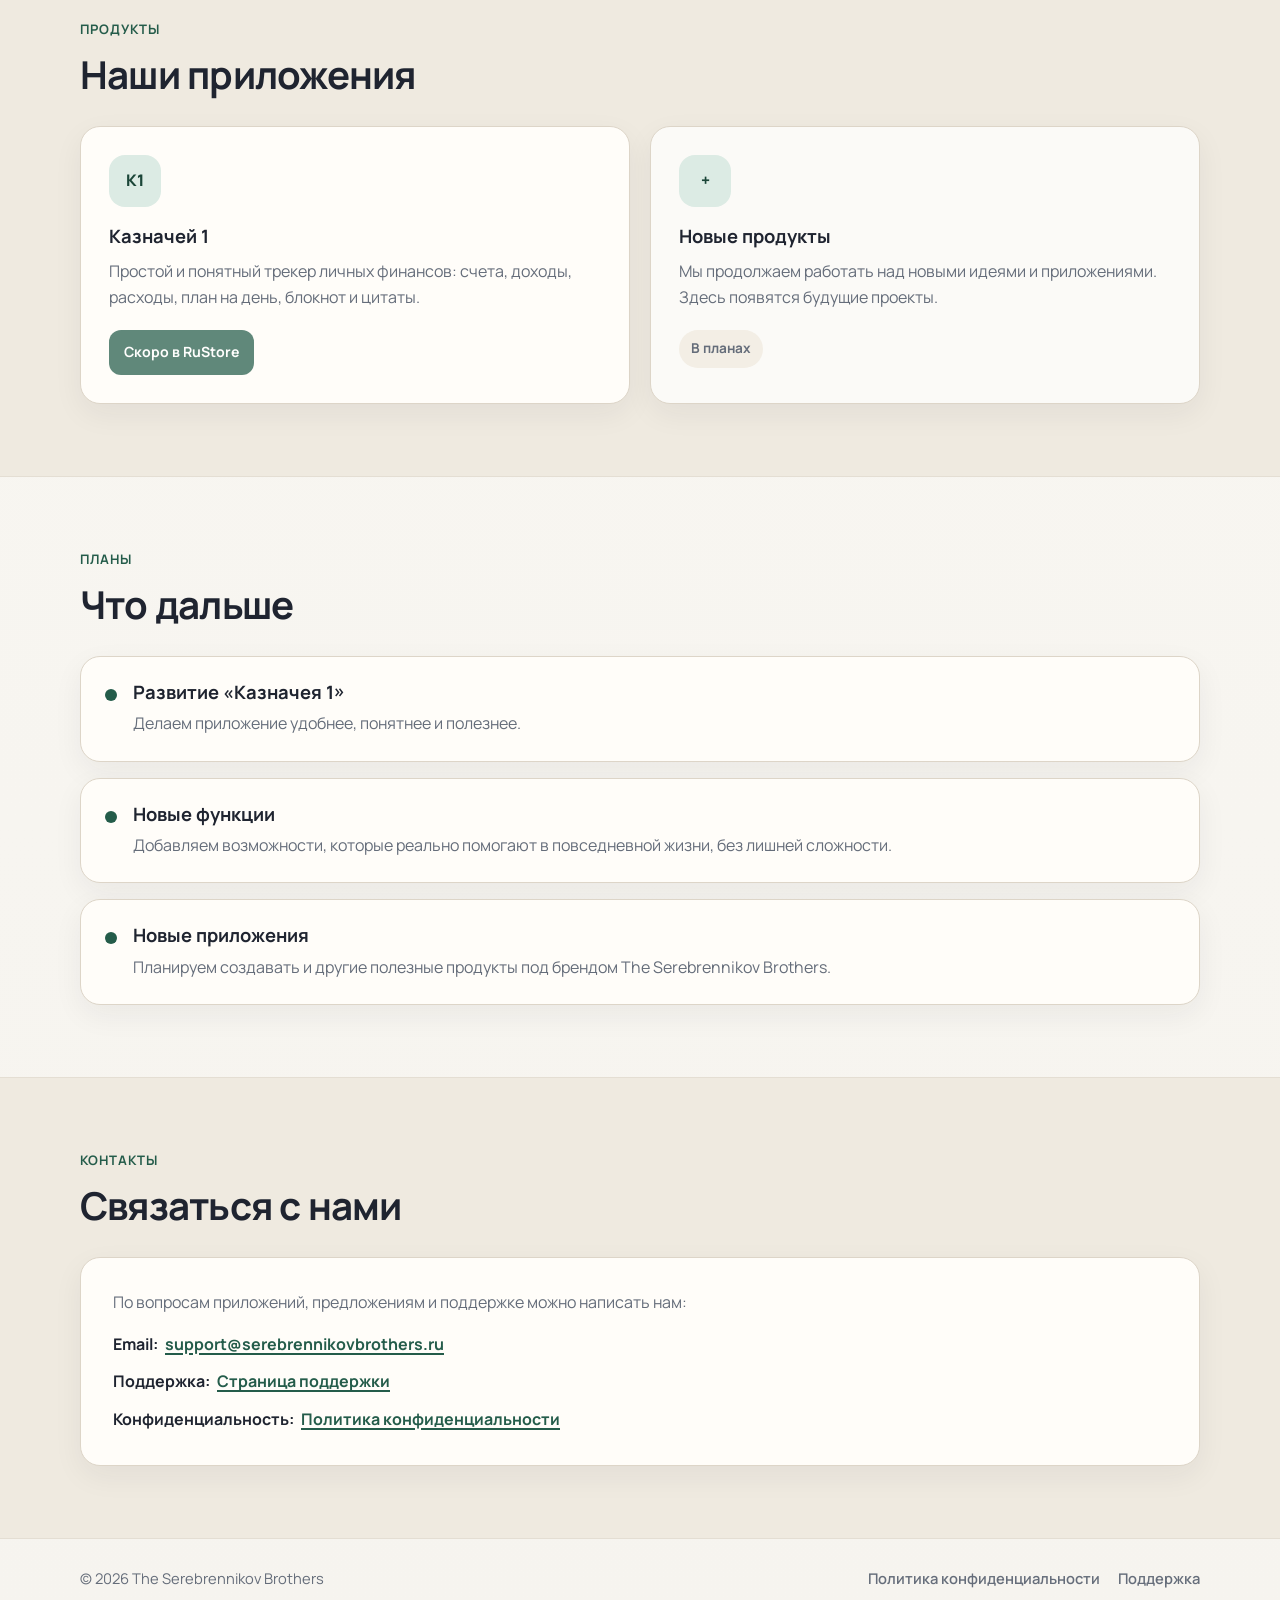
==== commit 2b312cf6: "Set support email to support@serebrennikovbrothers.ru" ====
--- a/index.html
+++ b/index.html
@@ -133,7 +133,7 @@
         <div class="contact-card">
           <p>По вопросам приложений, предложениям и поддержке можно написать нам:</p>
           <ul class="contact-list">
-            <li><span class="contact-label">Email:</span> <a class="text-link" href="mailto:example@example.com">example@example.com</a> <span class="muted">(замените на реальный адрес)</span></li>
+            <li><span class="contact-label">Email:</span> <a class="text-link" href="mailto:support@serebrennikovbrothers.ru">support@serebrennikovbrothers.ru</a></li>
             <li><span class="contact-label">Поддержка:</span> <a class="text-link" href="support.html">Страница поддержки</a></li>
             <li><span class="contact-label">Конфиденциальность:</span> <a class="text-link" href="privacy.html">Политика конфиденциальности</a></li>
           </ul>
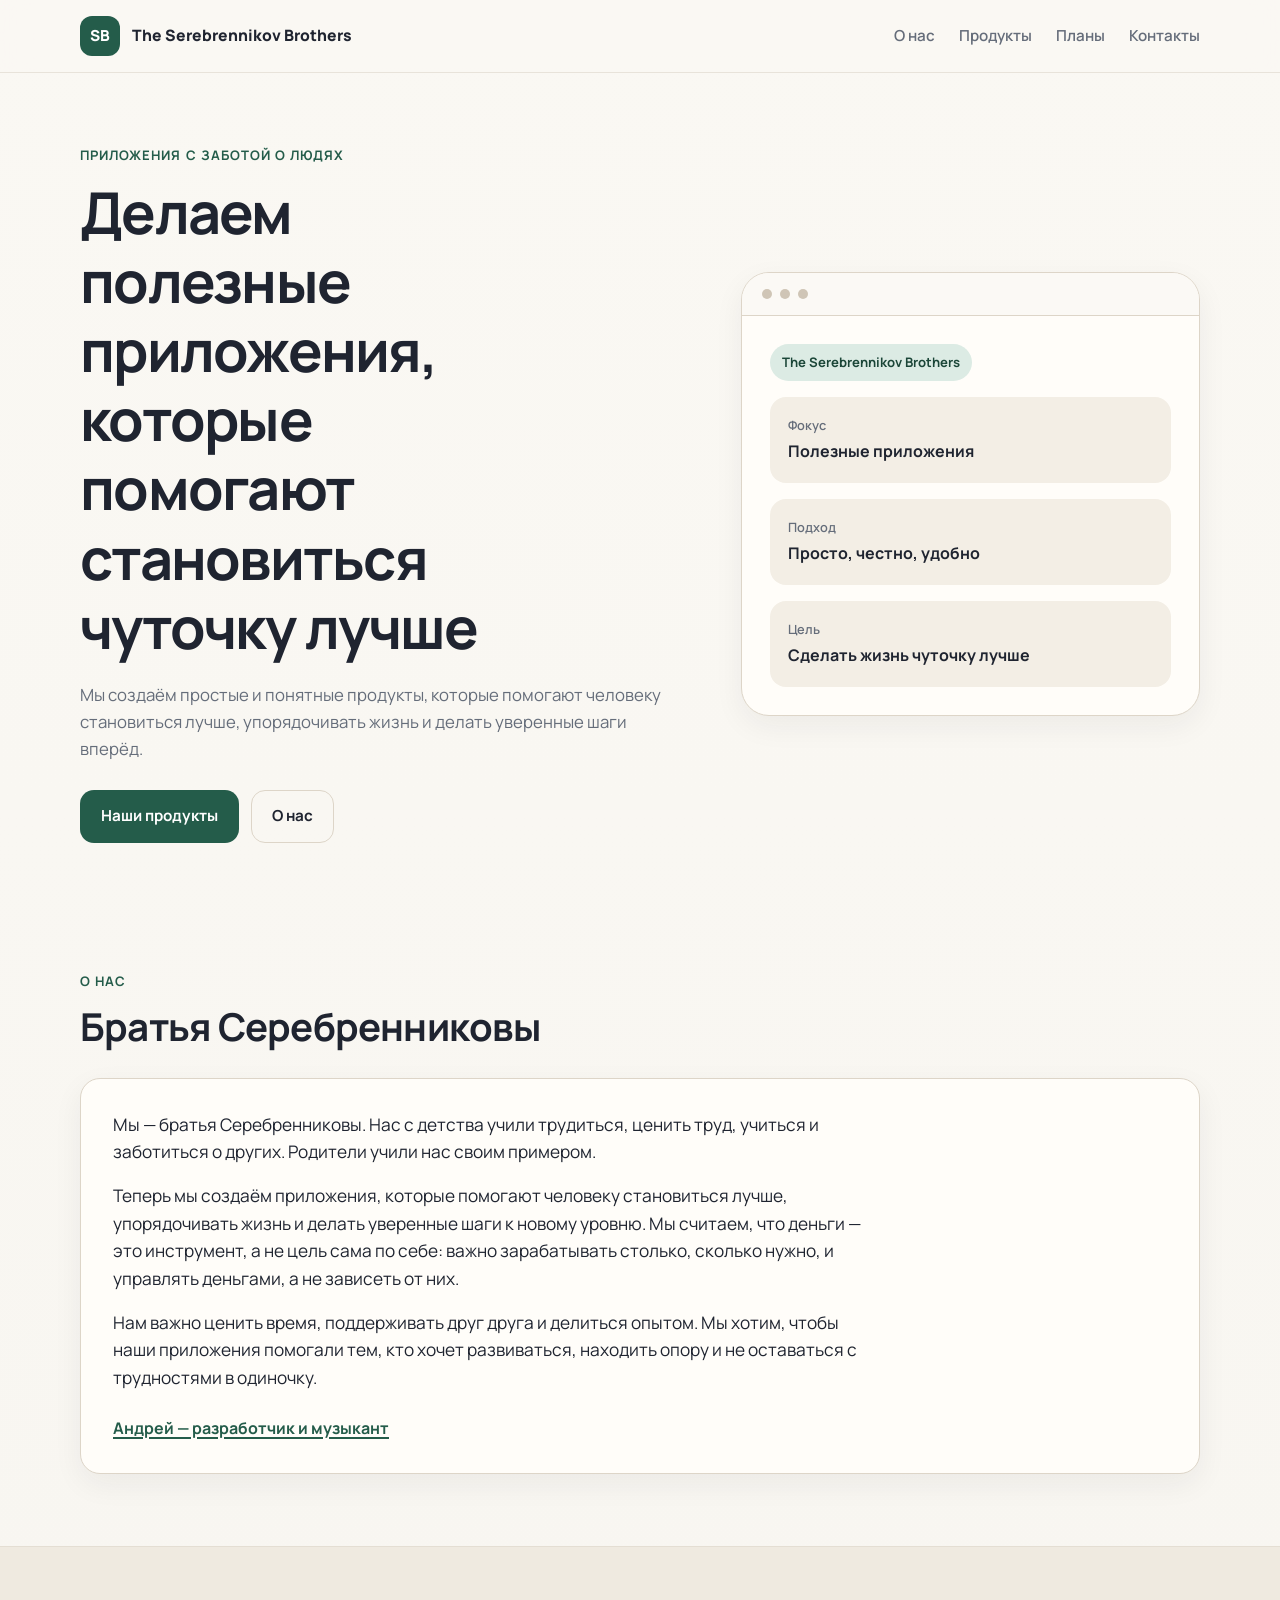
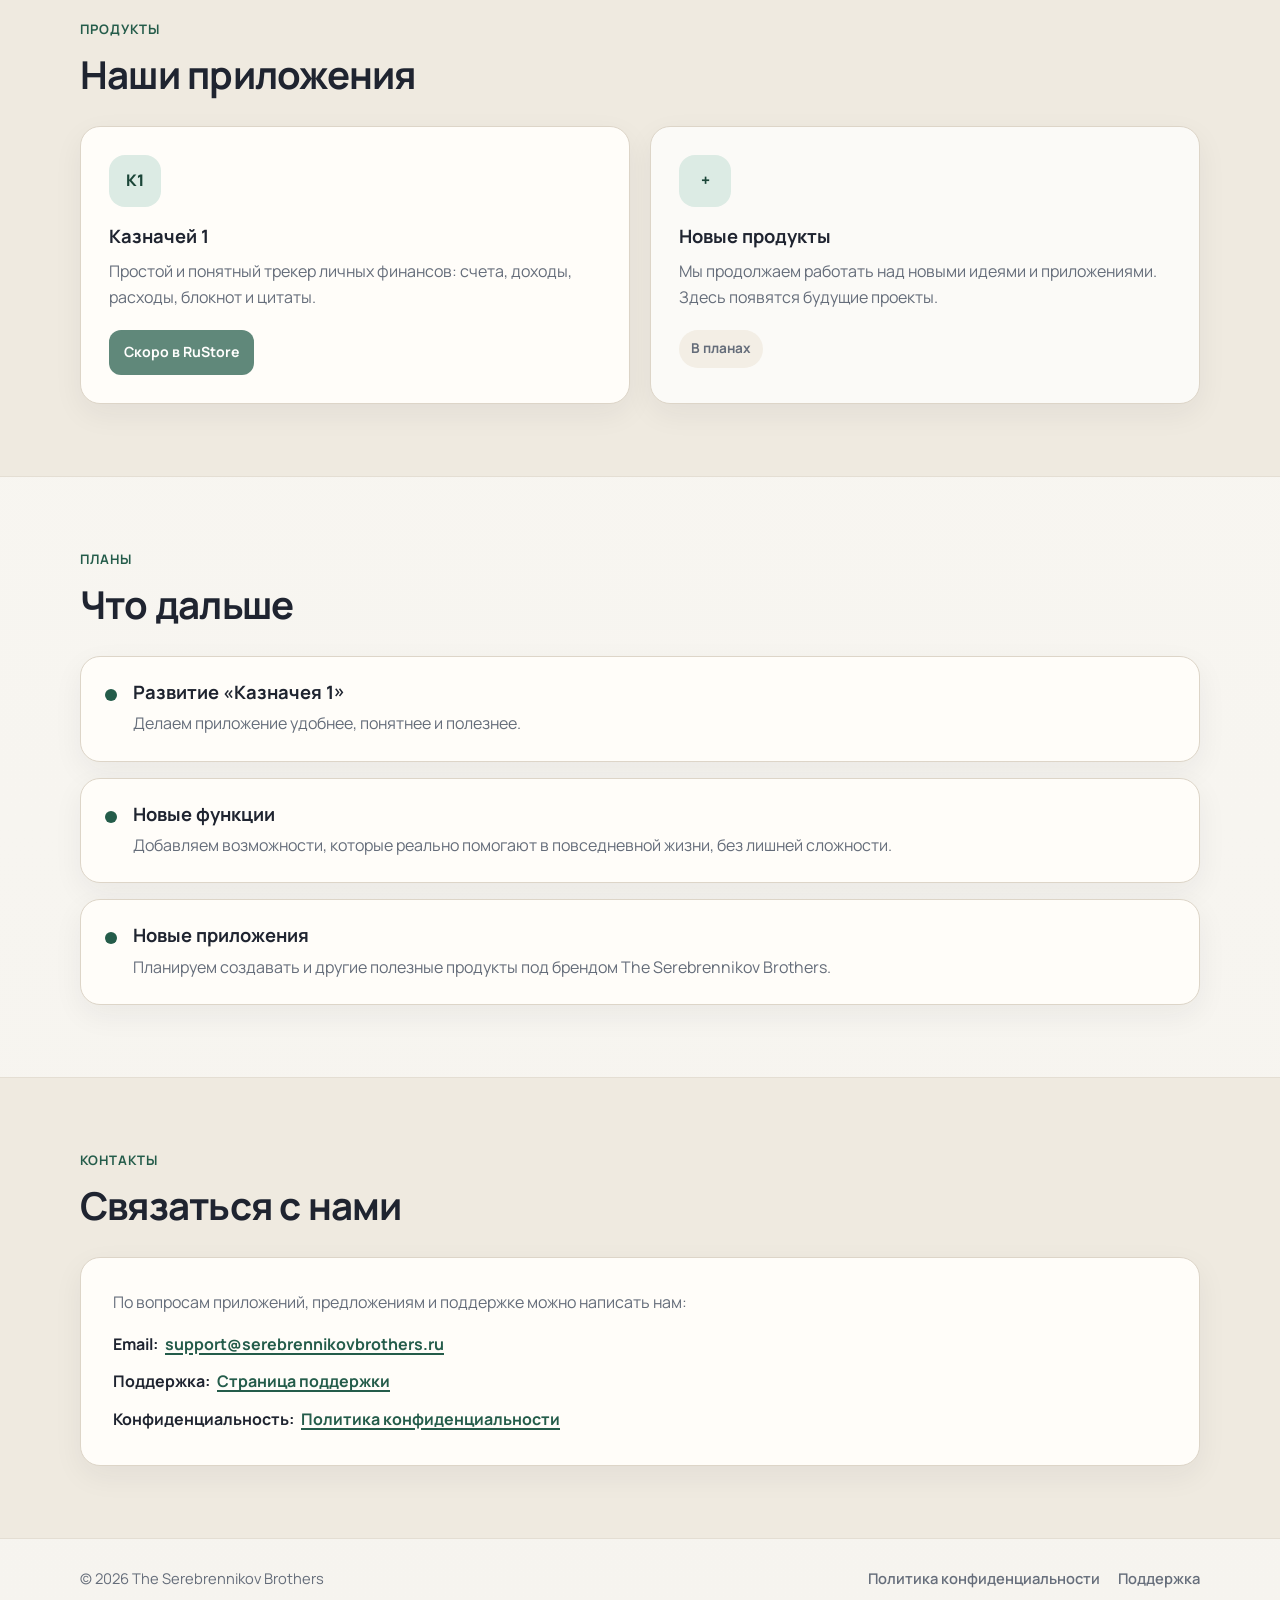
==== commit 68bb2a91: "Remove day plan from Kaznachey 1 description" ====
--- a/index.html
+++ b/index.html
@@ -93,7 +93,7 @@
           <article class="card">
             <div class="card-icon">К1</div>
             <h3>Казначей 1</h3>
-            <p>Простой и понятный трекер личных финансов: счета, доходы, расходы, план на день, блокнот и цитаты.</p>
+            <p>Простой и понятный трекер личных финансов: счета, доходы, расходы, блокнот и цитаты.</p>
             <div class="card-actions">
               <a class="btn btn-small btn-primary" href="#" aria-disabled="true">Скоро в RuStore</a>
             </div>
